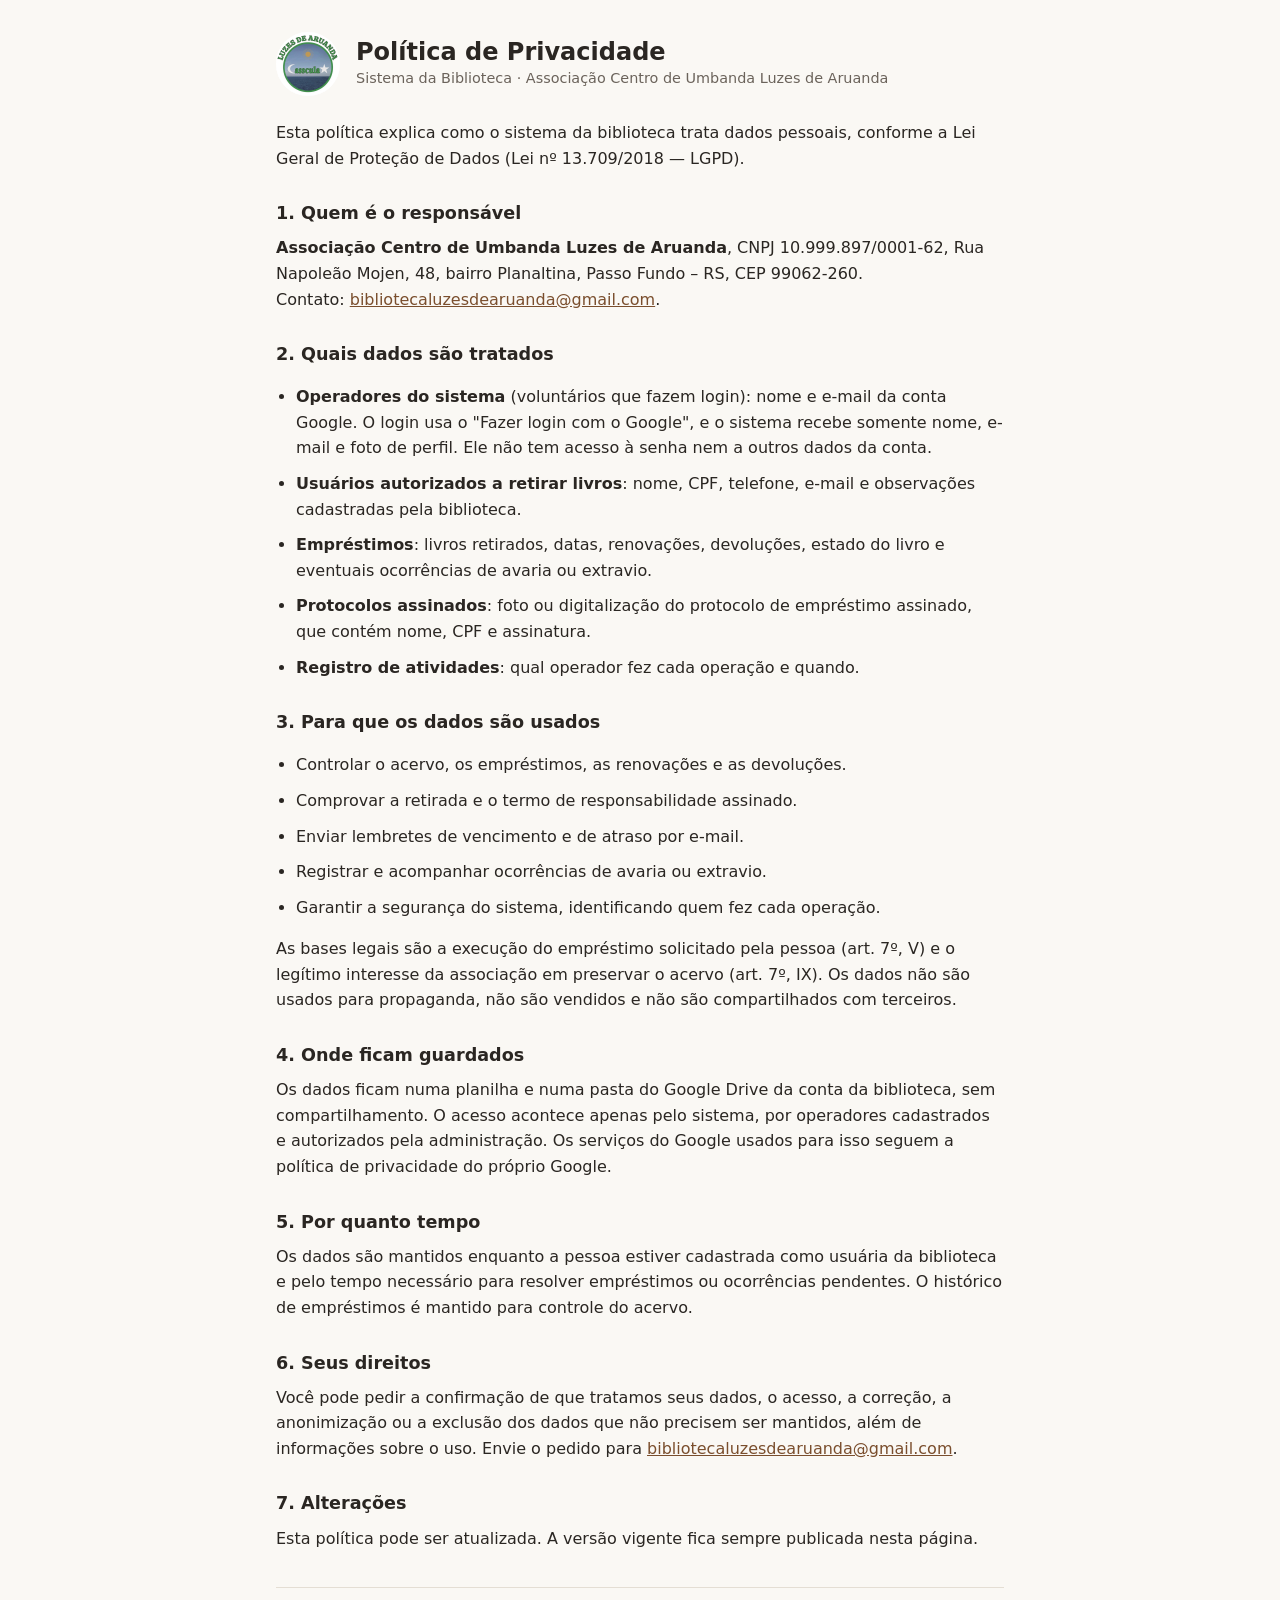
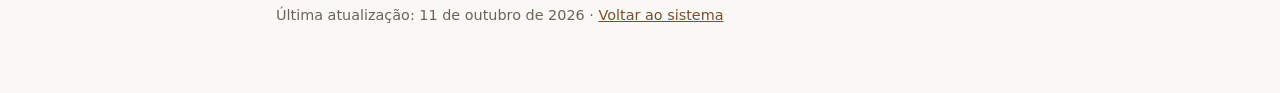
==== privacidade.html @ 55b0e8ce "Versão 1.0.0 do site da biblioteca" ====
<!doctype html>
<html lang="pt-BR">
<head>
<meta charset="utf-8">
<meta name="viewport" content="width=device-width, initial-scale=1">
<title>Política de Privacidade — Biblioteca Luzes de Aruanda</title>
<link rel="icon" href="icon-192.png">
<style>
  :root { --bg:#faf8f4; --fg:#2a2622; --muted:#6b635b; --line:#e4ded4; --accent:#7a4e2d; }
  @media (prefers-color-scheme: dark) { :root { --bg:#1d1b19; --fg:#ece7e0; --muted:#a9a097; --line:#3a3530; --accent:#d9a77c; } }
  * { box-sizing:border-box; }
  body { margin:0; background:var(--bg); color:var(--fg); font:16px/1.6 system-ui,-apple-system,"Segoe UI",Roboto,sans-serif; }
  main { max-width:760px; margin:0 auto; padding:32px 16px 56px; }
  header { display:flex; gap:16px; align-items:center; margin-bottom:24px; }
  header img { width:64px; height:64px; border-radius:50%; background:#fff; object-fit:contain; }
  h1 { font-size:1.5rem; line-height:1.25; margin:0; }
  h2 { font-size:1.1rem; margin:28px 0 8px; }
  p, li { margin:0 0 10px; }
  ul { padding-left:20px; }
  .muted { color:var(--muted); font-size:.9rem; }
  a { color:var(--accent); }
  footer { margin-top:36px; padding-top:16px; border-top:1px solid var(--line); }
</style>
</head>
<body>
<main>
  <header>
    <img src="logo.png" alt="Logo da Associação Centro de Umbanda Luzes de Aruanda">
    <div>
      <h1>Política de Privacidade</h1>
      <div class="muted">Sistema da Biblioteca · Associação Centro de Umbanda Luzes de Aruanda</div>
    </div>
  </header>

  <p>Esta política explica como o sistema da biblioteca trata dados pessoais, conforme a Lei Geral de Proteção de Dados (Lei nº 13.709/2018 — LGPD).</p>

  <h2>1. Quem é o responsável</h2>
  <p><b>Associação Centro de Umbanda Luzes de Aruanda</b>, CNPJ 10.999.897/0001-62, Rua Napoleão Mojen, 48, bairro Planaltina, Passo Fundo – RS, CEP 99062-260.<br>
  Contato: <a href="mailto:bibliotecaluzesdearuanda@gmail.com">bibliotecaluzesdearuanda@gmail.com</a>.</p>

  <h2>2. Quais dados são tratados</h2>
  <ul>
    <li><b>Operadores do sistema</b> (voluntários que fazem login): nome e e-mail da conta Google. O login usa o "Fazer login com o Google", e o sistema recebe somente nome, e-mail e foto de perfil. Ele não tem acesso à senha nem a outros dados da conta.</li>
    <li><b>Usuários autorizados a retirar livros</b>: nome, CPF, telefone, e-mail e observações cadastradas pela biblioteca.</li>
    <li><b>Empréstimos</b>: livros retirados, datas, renovações, devoluções, estado do livro e eventuais ocorrências de avaria ou extravio.</li>
    <li><b>Protocolos assinados</b>: foto ou digitalização do protocolo de empréstimo assinado, que contém nome, CPF e assinatura.</li>
    <li><b>Registro de atividades</b>: qual operador fez cada operação e quando.</li>
  </ul>

  <h2>3. Para que os dados são usados</h2>
  <ul>
    <li>Controlar o acervo, os empréstimos, as renovações e as devoluções.</li>
    <li>Comprovar a retirada e o termo de responsabilidade assinado.</li>
    <li>Enviar lembretes de vencimento e de atraso por e-mail.</li>
    <li>Registrar e acompanhar ocorrências de avaria ou extravio.</li>
    <li>Garantir a segurança do sistema, identificando quem fez cada operação.</li>
  </ul>
  <p>As bases legais são a execução do empréstimo solicitado pela pessoa (art. 7º, V) e o legítimo interesse da associação em preservar o acervo (art. 7º, IX). Os dados não são usados para propaganda, não são vendidos e não são compartilhados com terceiros.</p>

  <h2>4. Onde ficam guardados</h2>
  <p>Os dados ficam numa planilha e numa pasta do Google Drive da conta da biblioteca, sem compartilhamento. O acesso acontece apenas pelo sistema, por operadores cadastrados e autorizados pela administração. Os serviços do Google usados para isso seguem a política de privacidade do próprio Google.</p>

  <h2>5. Por quanto tempo</h2>
  <p>Os dados são mantidos enquanto a pessoa estiver cadastrada como usuária da biblioteca e pelo tempo necessário para resolver empréstimos ou ocorrências pendentes. O histórico de empréstimos é mantido para controle do acervo.</p>

  <h2>6. Seus direitos</h2>
  <p>Você pode pedir a confirmação de que tratamos seus dados, o acesso, a correção, a anonimização ou a exclusão dos dados que não precisem ser mantidos, além de informações sobre o uso. Envie o pedido para <a href="mailto:bibliotecaluzesdearuanda@gmail.com">bibliotecaluzesdearuanda@gmail.com</a>.</p>

  <h2>7. Alterações</h2>
  <p>Esta política pode ser atualizada. A versão vigente fica sempre publicada nesta página.</p>

  <footer>
    <p class="muted">Última atualização: 11 de outubro de 2026 · <a href="./">Voltar ao sistema</a></p>
  </footer>
</main>
</body>
</html>
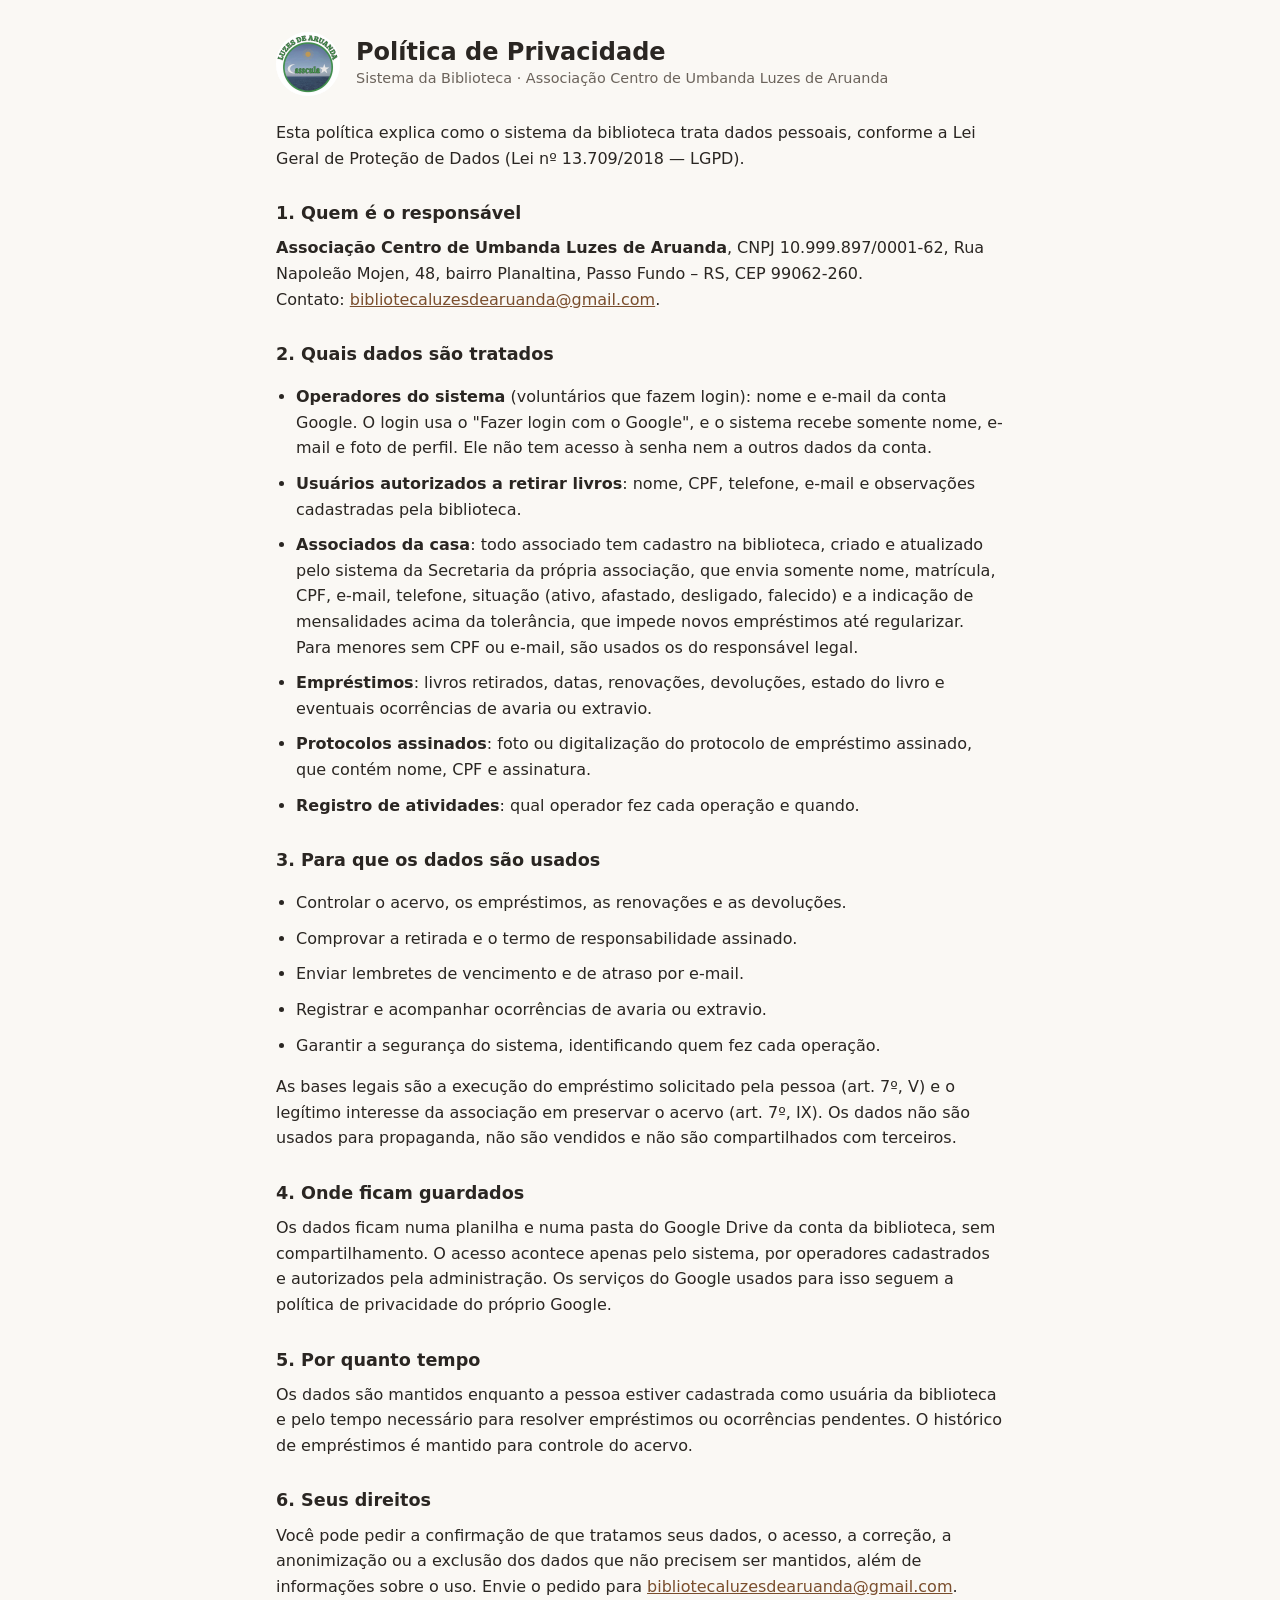
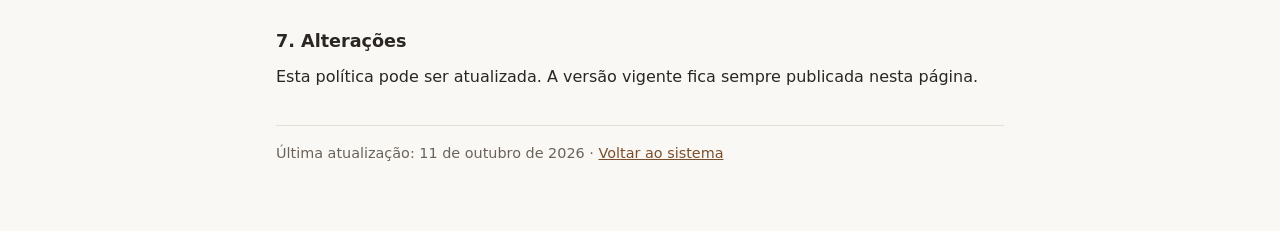
==== commit cd7f0334: "v1.2.0: privacidade (associados)" ====
--- a/privacidade.html
+++ b/privacidade.html
@@ -42,6 +42,7 @@
   <ul>
     <li><b>Operadores do sistema</b> (voluntários que fazem login): nome e e-mail da conta Google. O login usa o "Fazer login com o Google", e o sistema recebe somente nome, e-mail e foto de perfil. Ele não tem acesso à senha nem a outros dados da conta.</li>
     <li><b>Usuários autorizados a retirar livros</b>: nome, CPF, telefone, e-mail e observações cadastradas pela biblioteca.</li>
+    <li><b>Associados da casa</b>: todo associado tem cadastro na biblioteca, criado e atualizado pelo sistema da Secretaria da própria associação, que envia somente nome, matrícula, CPF, e-mail, telefone, situação (ativo, afastado, desligado, falecido) e a indicação de mensalidades acima da tolerância, que impede novos empréstimos até regularizar. Para menores sem CPF ou e-mail, são usados os do responsável legal.</li>
     <li><b>Empréstimos</b>: livros retirados, datas, renovações, devoluções, estado do livro e eventuais ocorrências de avaria ou extravio.</li>
     <li><b>Protocolos assinados</b>: foto ou digitalização do protocolo de empréstimo assinado, que contém nome, CPF e assinatura.</li>
     <li><b>Registro de atividades</b>: qual operador fez cada operação e quando.</li>
